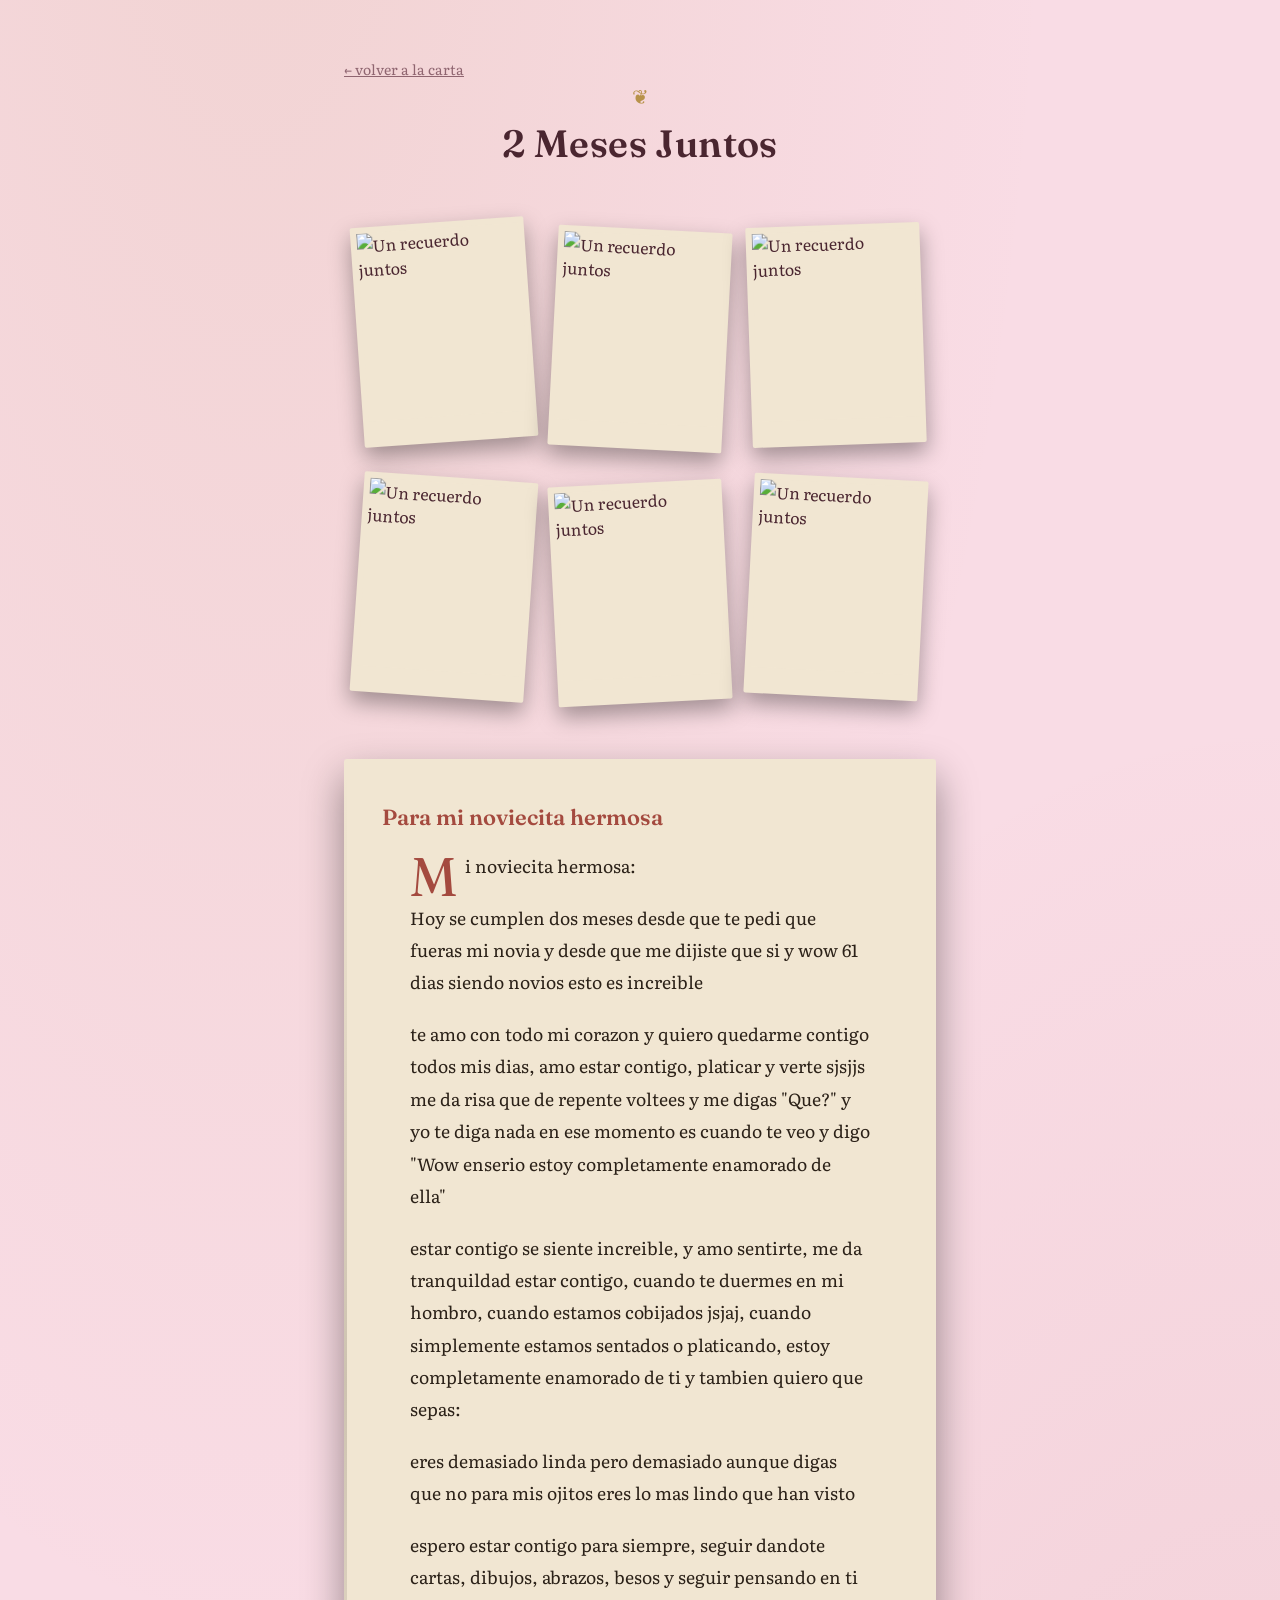
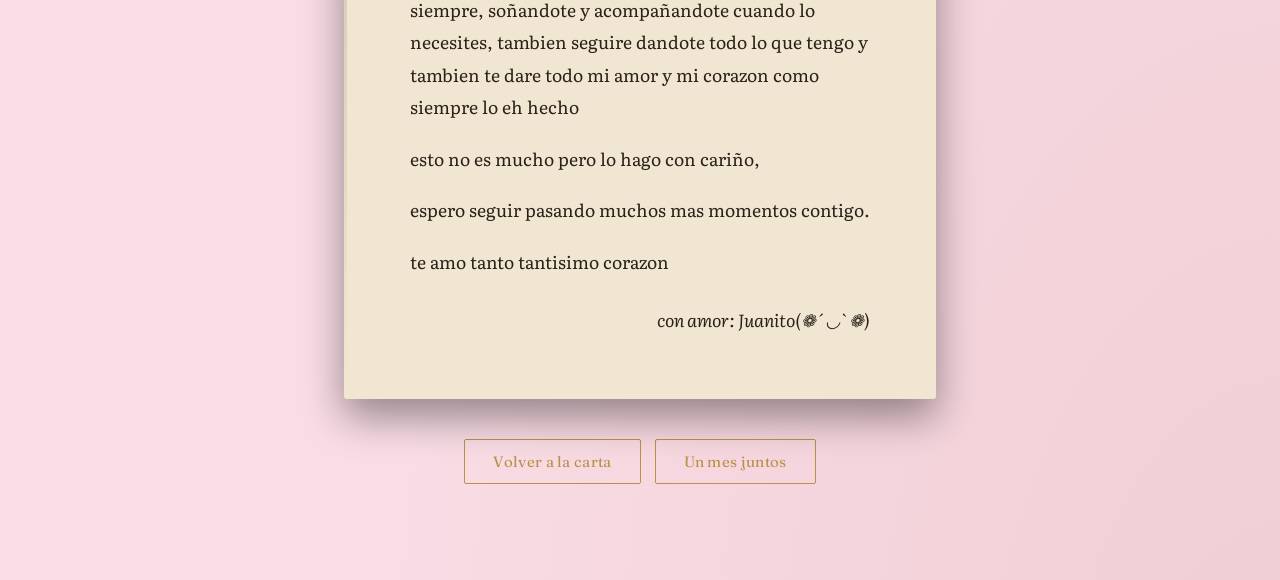
==== carta3.html @ 56838b2f "Add carta for two months together" ====
<!DOCTYPE html>
<html lang="es">
<head>
<meta charset="UTF-8">
<meta name="viewport" content="width=device-width, initial-scale=1.0">
<title>2 Meses Juntos</title>
<link rel="preconnect" href="https://fonts.googleapis.com">
<link rel="preconnect" href="https://fonts.gstatic.com" crossorigin>
<link href="https://fonts.googleapis.com/css2?family=Fraunces:opsz,wght@9..144,500;9..144,600&family=Literata:ital,wght@0,400;0,500;1,400&display=swap" rel="stylesheet">
<style>
  :root{
    --ink:#F9DCE5;
    --ink-2:#EBC4D0;
    --paper:#F1E6D2;
    --paper-2:#E8D9BF;
    --text-on-ink:#4A2630;
    --text-on-paper:#2B2118;
    --gold:#B8924A;
    --rose:#A44A3F;
    --muted:#8F6570;
  }
  *{box-sizing:border-box;}
  html,body{margin:0;padding:0;}
  body{
    background:var(--ink);
    background-image:
      radial-gradient(ellipse at 20% -10%, rgba(184,146,74,0.12), transparent 55%),
      radial-gradient(ellipse at 100% 110%, rgba(164,74,63,0.10), transparent 50%);
    color:var(--text-on-ink);
    font-family:'Literata', Georgia, 'Times New Roman', serif;
    min-height:100vh;
    -webkit-font-smoothing:antialiased;
  }
  .stage{max-width:640px;margin:0 auto;padding:56px 24px 96px;position:relative;}
  h1,h2{font-family:'Fraunces', Georgia, serif;font-weight:600;margin:0;}
  .volver-album{background:none;border:none;color:var(--muted);font-family:'Literata',serif;font-size:14px;cursor:pointer;margin-bottom:28px;padding:0;}
  .volver-album:hover{color:var(--text-on-ink);}
  .header{text-align:center;margin-bottom:48px;}
  .header .eyebrow-ornament{color:var(--gold);font-size:20px;display:block;margin-bottom:10px;}
  .header h1{font-size:clamp(28px,6vw,38px);letter-spacing:0.01em;color:var(--text-on-ink);}
  .fotos{display:flex;flex-wrap:wrap;justify-content:center;align-items:center;gap:22px;margin-bottom:56px;padding:0 10px;}
  .foto{width:174px;height:220px;background:var(--paper);border:6px solid var(--paper);border-bottom-width:26px;border-radius:2px;box-shadow:0 10px 22px rgba(0,0,0,0.35);overflow:hidden;}
  .foto img{width:100%;height:100%;object-fit:cover;display:block;}
  .foto:nth-child(1){transform:rotate(-4deg);}
  .foto:nth-child(2){transform:rotate(3deg);margin-top:14px;}
  .foto:nth-child(3){transform:rotate(-2deg);margin-top:6px;}
  .foto:nth-child(4){transform:rotate(4deg);}
  .foto:nth-child(5){transform:rotate(-3deg);margin-top:12px;}
  .foto:nth-child(6){transform:rotate(3deg);}
  .pagina-libro{background:var(--paper);color:var(--text-on-paper);border-radius:3px;padding:44px 38px;box-shadow:0 18px 40px rgba(0,0,0,0.4);position:relative;}
  .pagina-libro::before{content:"";position:absolute;left:0;top:14px;bottom:14px;width:3px;background:linear-gradient(180deg,transparent,rgba(43,33,24,0.18),transparent);}
  .pagina-libro h2{font-size:22px;margin-bottom:18px;color:var(--rose);}
  .poema{font-size:17.5px;line-height:1.85;max-width:46ch;margin:0 auto;}
  .poema p{margin:0 0 1.1em;}
  .poema .capitular::first-letter{font-family:'Fraunces',serif;font-size:3.1em;line-height:0.8;float:left;padding:6px 8px 0 0;color:var(--rose);}
  .firma{text-align:right;font-style:italic;margin-top:1.5em!important;}
  .btn-menu-wrap{display:flex;flex-wrap:wrap;justify-content:center;gap:14px;margin-top:40px;}
  .btn-ornado{display:inline-block;text-decoration:none;font-family:'Fraunces',serif;background:none;border:1px solid var(--gold);color:var(--gold);padding:12px 28px;border-radius:2px;font-size:15px;letter-spacing:0.02em;transition:background 0.25s ease,color 0.25s ease;}
  .btn-ornado:hover{background:var(--gold);color:var(--ink);}
  .btn-ornado:focus-visible,.volver-album:focus-visible{outline:2px solid var(--text-on-ink);outline-offset:3px;}
  @media(max-width:480px){.stage{padding:36px 18px 72px;}.pagina-libro{padding:34px 25px;}.foto{width:145px;height:190px;}}
</style>
</head>
<body>
<main class="stage">
  <a class="volver-album" href="index.html">← volver a la carta</a>
  <header class="header">
    <span class="eyebrow-ornament" aria-hidden="true">❦</span>
    <h1>2 Meses Juntos</h1>
  </header>

  <section class="fotos" aria-label="Fotos de nuestros recuerdos">
    <div class="foto"><img src="https://raw.githubusercontent.com/juanitorodriguez99888-hue/mihermosanovia/main/IMG_20261101_001514_815.jpg" alt="Un recuerdo juntos" loading="lazy"></div>
    <div class="foto"><img src="https://raw.githubusercontent.com/juanitorodriguez99888-hue/mihermosanovia/main/IMG_20261114_184925_775.jpg" alt="Un recuerdo juntos" loading="lazy"></div>
    <div class="foto"><img src="https://raw.githubusercontent.com/juanitorodriguez99888-hue/mihermosanovia/main/IMG_20261114_184930_415.jpg" alt="Un recuerdo juntos" loading="lazy"></div>
    <div class="foto"><img src="https://raw.githubusercontent.com/juanitorodriguez99888-hue/mihermosanovia/main/IMG_20261114_184937_400.jpg" alt="Un recuerdo juntos" loading="lazy"></div>
    <div class="foto"><img src="https://raw.githubusercontent.com/juanitorodriguez99888-hue/mihermosanovia/main/VHS_20261031_19003600~2.jpg" alt="Un recuerdo juntos" loading="lazy"></div>
    <div class="foto"><img src="https://raw.githubusercontent.com/juanitorodriguez99888-hue/mihermosanovia/main/VHS_20261031_19024800.jpg" alt="Un recuerdo juntos" loading="lazy"></div>
  </section>

  <article class="pagina-libro">
    <h2>Para mi noviecita hermosa</h2>
    <div class="poema">
      <p class="capitular">Mi noviecita hermosa:</p>
      <p>Hoy se cumplen dos meses desde que te pedi que fueras mi novia y desde que me dijiste que si y wow 61 dias siendo novios esto es increible</p>
      <p>te amo con todo mi corazon y quiero quedarme contigo todos mis dias, amo estar contigo, platicar y verte sjsjjs me da risa que de repente voltees y me digas "Que?" y yo te diga nada en ese momento es cuando te veo y digo "Wow enserio estoy completamente enamorado de ella"</p>
      <p>estar contigo se siente increible, y amo sentirte, me da tranquildad estar contigo, cuando te duermes en mi hombro, cuando estamos cobijados jsjaj, cuando simplemente estamos sentados o platicando, estoy completamente enamorado de ti y tambien quiero que sepas:</p>
      <p>eres demasiado linda pero demasiado aunque digas que no para mis ojitos eres lo mas lindo que han visto</p>
      <p>espero estar contigo para siempre, seguir dandote cartas, dibujos, abrazos, besos y seguir pensando en ti siempre, soñandote y acompañandote cuando lo necesites, tambien seguire dandote todo lo que tengo y tambien te dare todo mi amor y mi corazon como siempre lo eh hecho</p>
      <p>esto no es mucho pero lo hago con cariño,</p>
      <p>espero seguir pasando muchos mas momentos contigo.</p>
      <p>te amo tanto tantisimo corazon</p>
      <p class="firma">con amor: Juanito(❁´◡`❁)</p>
    </div>
  </article>

  <nav class="btn-menu-wrap" aria-label="Navegación">
    <a class="btn-ornado" href="index.html">Volver a la carta</a>
    <a class="btn-ornado" href="carta2.html">Un mes juntos</a>
  </nav>
</main>
</body>
</html>
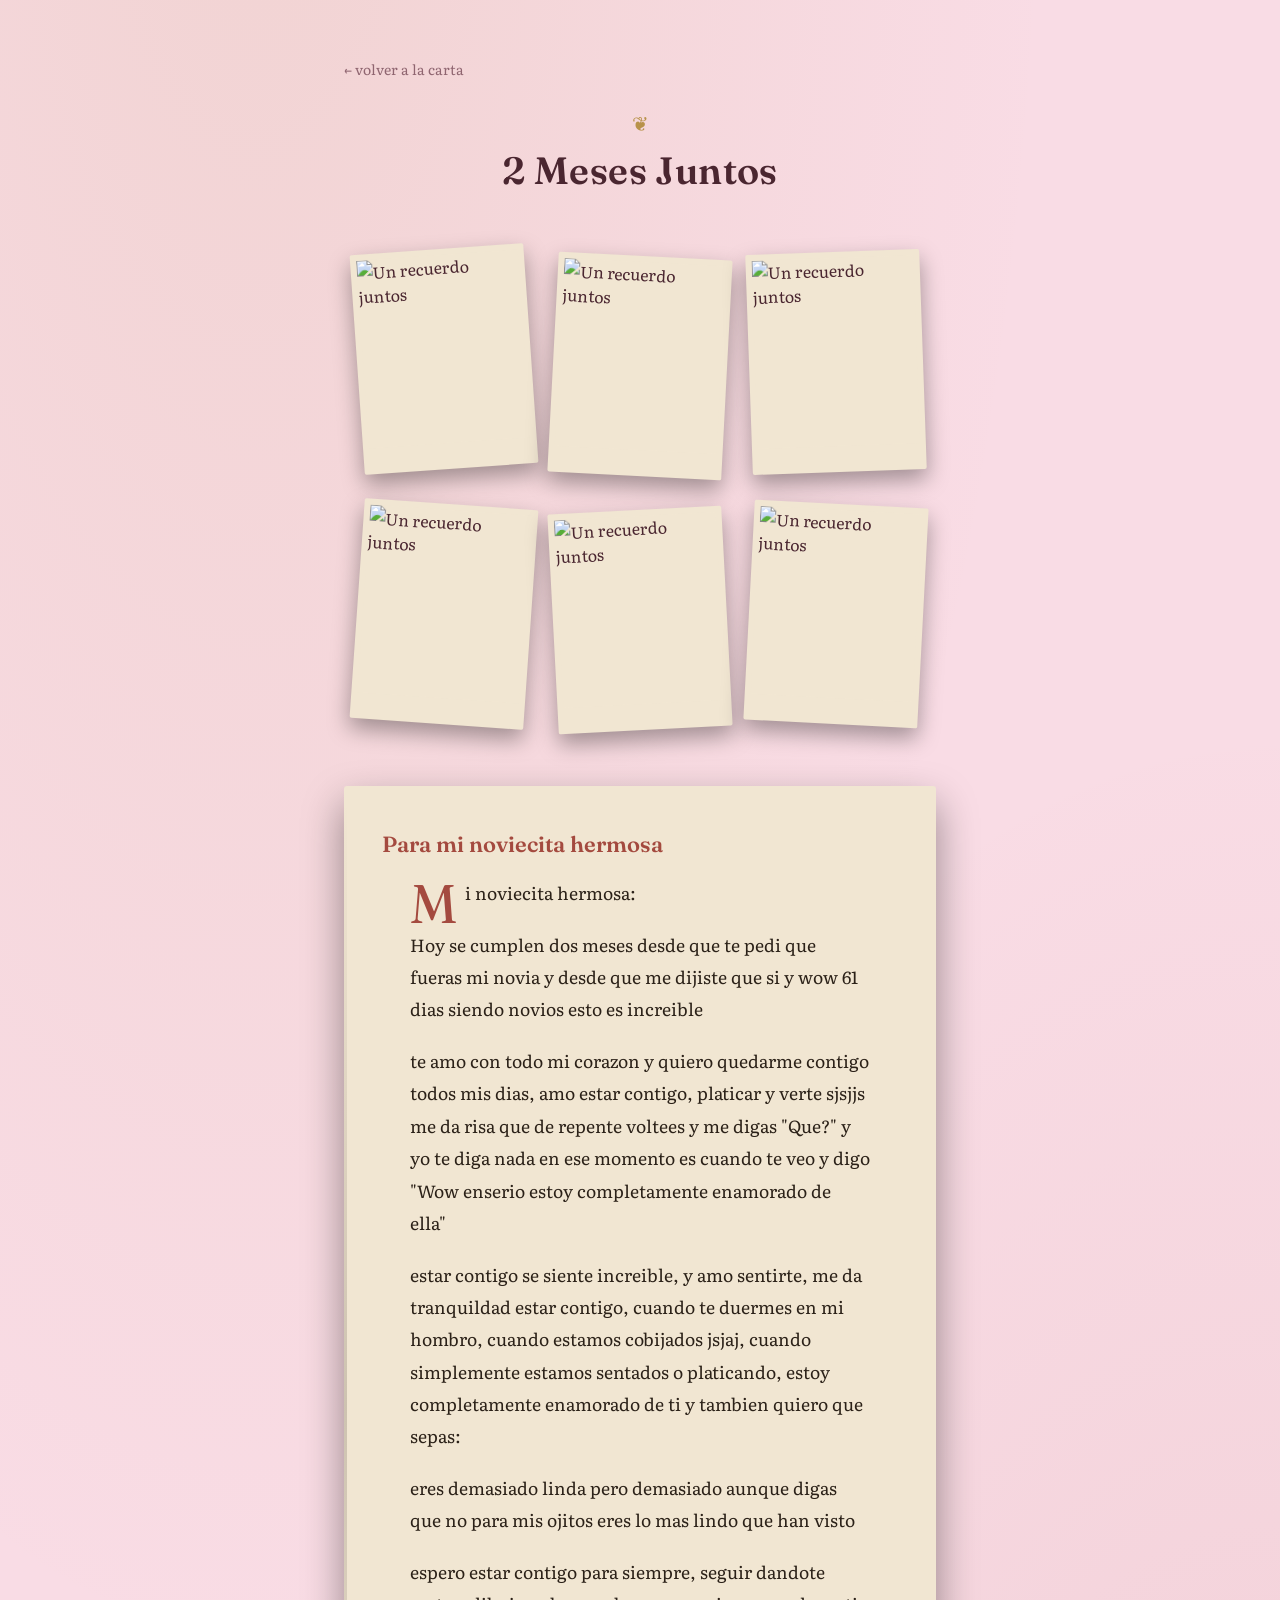
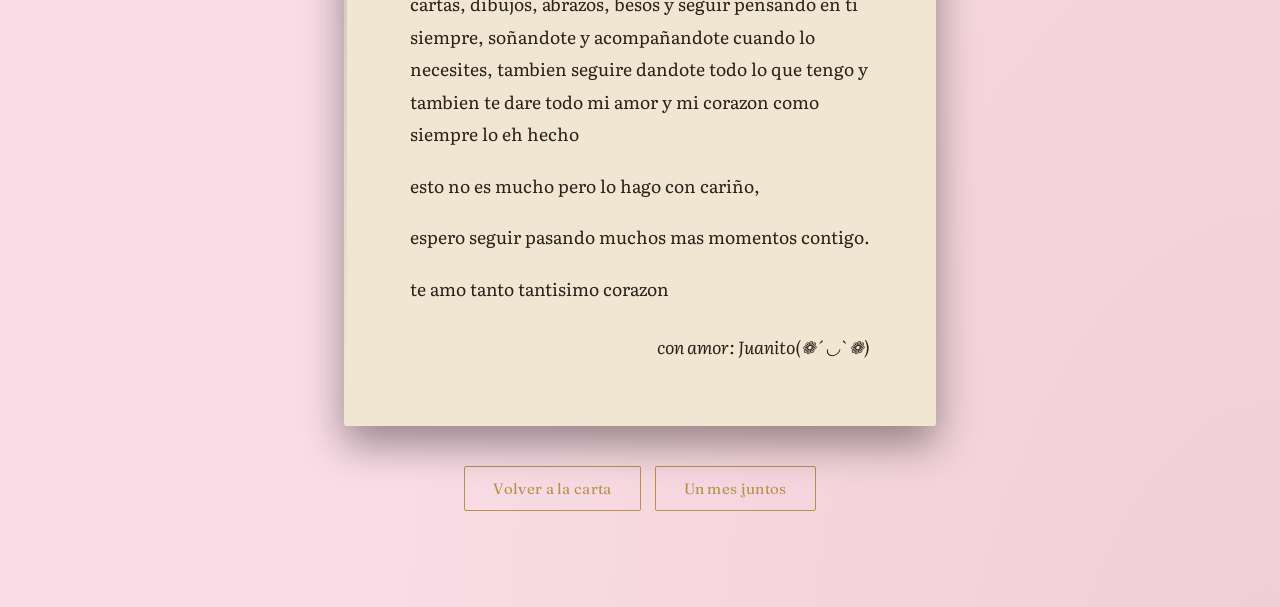
==== commit a6b6afbf: "Add carta3 two-month anniversary page" ====
--- a/carta3.html
+++ b/carta3.html
@@ -33,7 +33,7 @@
   }
   .stage{max-width:640px;margin:0 auto;padding:56px 24px 96px;position:relative;}
   h1,h2{font-family:'Fraunces', Georgia, serif;font-weight:600;margin:0;}
-  .volver-album{background:none;border:none;color:var(--muted);font-family:'Literata',serif;font-size:14px;cursor:pointer;margin-bottom:28px;padding:0;}
+  .volver-album{background:none;border:none;color:var(--muted);font-family:'Literata',serif;font-size:14px;cursor:pointer;margin-bottom:28px;padding:0;text-decoration:none;display:inline-block;}
   .volver-album:hover{color:var(--text-on-ink);}
   .header{text-align:center;margin-bottom:48px;}
   .header .eyebrow-ornament{color:var(--gold);font-size:20px;display:block;margin-bottom:10px;}
@@ -68,7 +68,6 @@
     <span class="eyebrow-ornament" aria-hidden="true">❦</span>
     <h1>2 Meses Juntos</h1>
   </header>
-
   <section class="fotos" aria-label="Fotos de nuestros recuerdos">
     <div class="foto"><img src="https://raw.githubusercontent.com/juanitorodriguez99888-hue/mihermosanovia/main/IMG_20261101_001514_815.jpg" alt="Un recuerdo juntos" loading="lazy"></div>
     <div class="foto"><img src="https://raw.githubusercontent.com/juanitorodriguez99888-hue/mihermosanovia/main/IMG_20261114_184925_775.jpg" alt="Un recuerdo juntos" loading="lazy"></div>
@@ -77,7 +76,6 @@
     <div class="foto"><img src="https://raw.githubusercontent.com/juanitorodriguez99888-hue/mihermosanovia/main/VHS_20261031_19003600~2.jpg" alt="Un recuerdo juntos" loading="lazy"></div>
     <div class="foto"><img src="https://raw.githubusercontent.com/juanitorodriguez99888-hue/mihermosanovia/main/VHS_20261031_19024800.jpg" alt="Un recuerdo juntos" loading="lazy"></div>
   </section>
-
   <article class="pagina-libro">
     <h2>Para mi noviecita hermosa</h2>
     <div class="poema">
@@ -93,7 +91,6 @@
       <p class="firma">con amor: Juanito(❁´◡`❁)</p>
     </div>
   </article>
-
   <nav class="btn-menu-wrap" aria-label="Navegación">
     <a class="btn-ornado" href="index.html">Volver a la carta</a>
     <a class="btn-ornado" href="carta2.html">Un mes juntos</a>
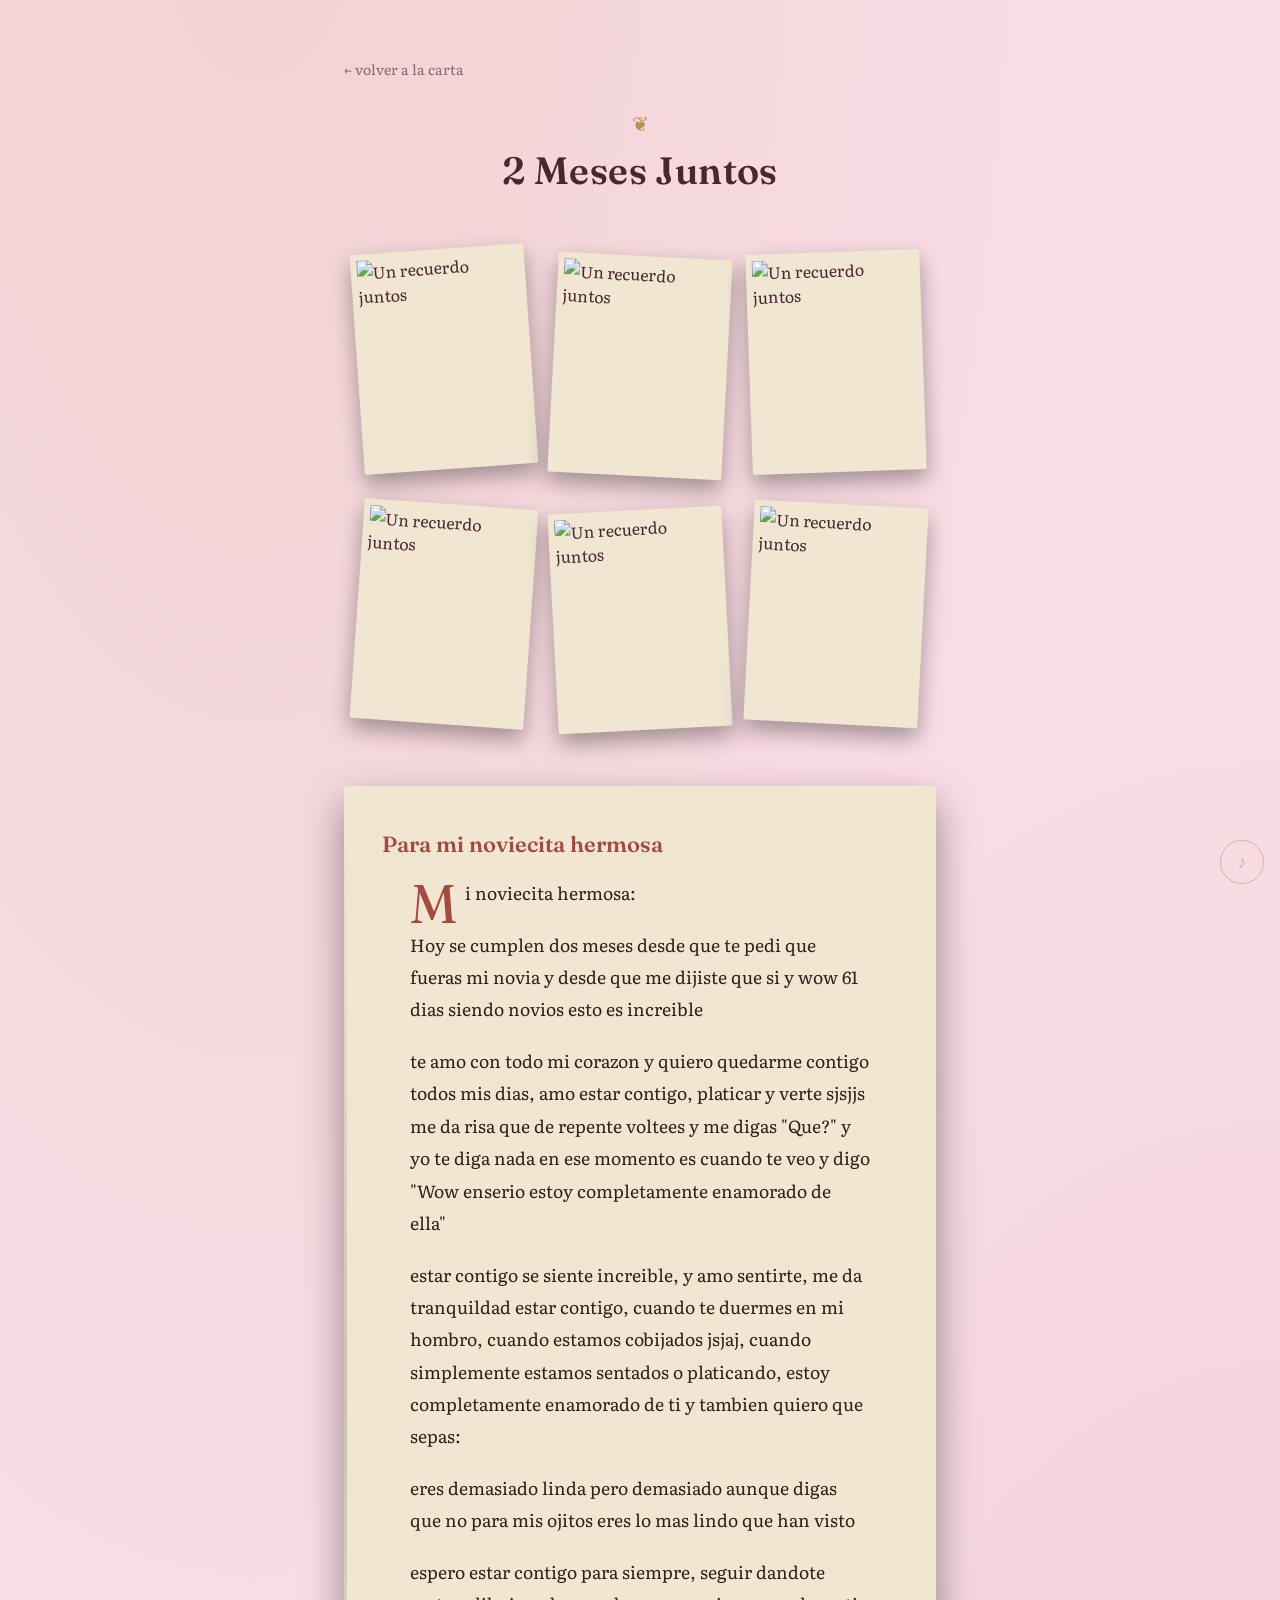
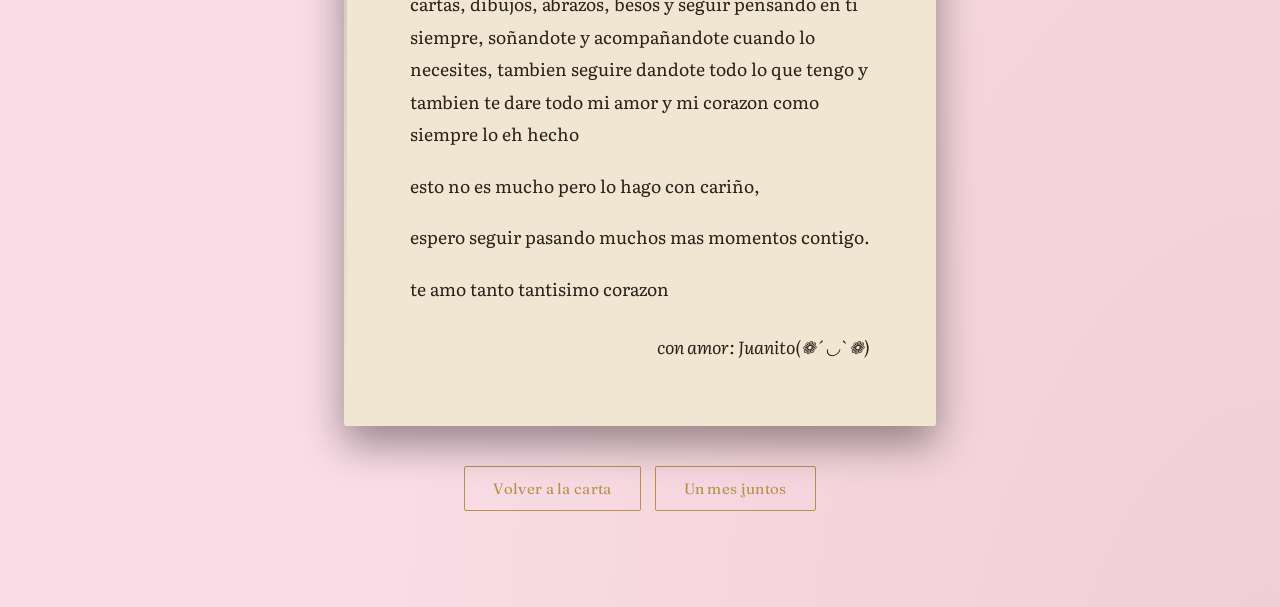
==== commit 1273bf09: "Add shared music player to carta3" ====
--- a/carta3.html
+++ b/carta3.html
@@ -58,6 +58,8 @@
   .btn-ornado{display:inline-block;text-decoration:none;font-family:'Fraunces',serif;background:none;border:1px solid var(--gold);color:var(--gold);padding:12px 28px;border-radius:2px;font-size:15px;letter-spacing:0.02em;transition:background 0.25s ease,color 0.25s ease;}
   .btn-ornado:hover{background:var(--gold);color:var(--ink);}
   .btn-ornado:focus-visible,.volver-album:focus-visible{outline:2px solid var(--text-on-ink);outline-offset:3px;}
+  #btn-musica{position:fixed;right:16px;bottom:calc(16px + env(safe-area-inset-bottom, 0px));width:44px;height:44px;border-radius:50%;z-index:30;background:var(--ink);border:1px solid var(--gold);color:var(--gold);font-size:18px;cursor:pointer;transition:opacity .25s ease;}
+  #btn-musica.apagada{opacity:.5;}
   @media(max-width:480px){.stage{padding:36px 18px 72px;}.pagina-libro{padding:34px 25px;}.foto{width:145px;height:190px;}}
 </style>
 </head>
@@ -96,5 +98,45 @@
     <a class="btn-ornado" href="carta2.html">Un mes juntos</a>
   </nav>
 </main>
+<audio id="musica" src="cancion.mp3" loop preload="auto"></audio>
+<button id="btn-musica" class="apagada" aria-label="Música" title="Activar o pausar música">♪</button>
+<script>
+(function(){
+  var audio = document.getElementById('musica');
+  var btn = document.getElementById('btn-musica');
+  audio.volume = 0.6;
+  var pausada = false;
+  try { pausada = sessionStorage.getItem('musica-pausada') === '1'; } catch(e){}
+  audio.addEventListener('loadedmetadata', function(){
+    try {
+      var t = parseFloat(sessionStorage.getItem('musica-t'));
+      if(!isNaN(t) && t < audio.duration) audio.currentTime = t;
+    } catch(e){}
+  });
+  audio.addEventListener('play', function(){ btn.classList.remove('apagada'); });
+  audio.addEventListener('pause', function(){ btn.classList.add('apagada'); });
+  audio.addEventListener('timeupdate', function(){
+    try { sessionStorage.setItem('musica-t', audio.currentTime); } catch(e){}
+  });
+  function esperarToque(){
+    var ev = ['pointerdown','touchend','keydown','click'];
+    function h(e){
+      if(btn.contains(e.target)) return;
+      ev.forEach(function(x){ document.removeEventListener(x, h); });
+      if(!pausada) audio.play().catch(function(){});
+    }
+    ev.forEach(function(x){ document.addEventListener(x, h); });
+  }
+  btn.addEventListener('click', function(){
+    if(audio.paused){ pausada = false; audio.play().catch(function(){}); }
+    else { pausada = true; audio.pause(); }
+    try { sessionStorage.setItem('musica-pausada', pausada ? '1' : '0'); } catch(e){}
+  });
+  if(!pausada){
+    var p = audio.play();
+    if(p && p.catch) p.catch(esperarToque);
+  }
+})();
+</script>
 </body>
 </html>
